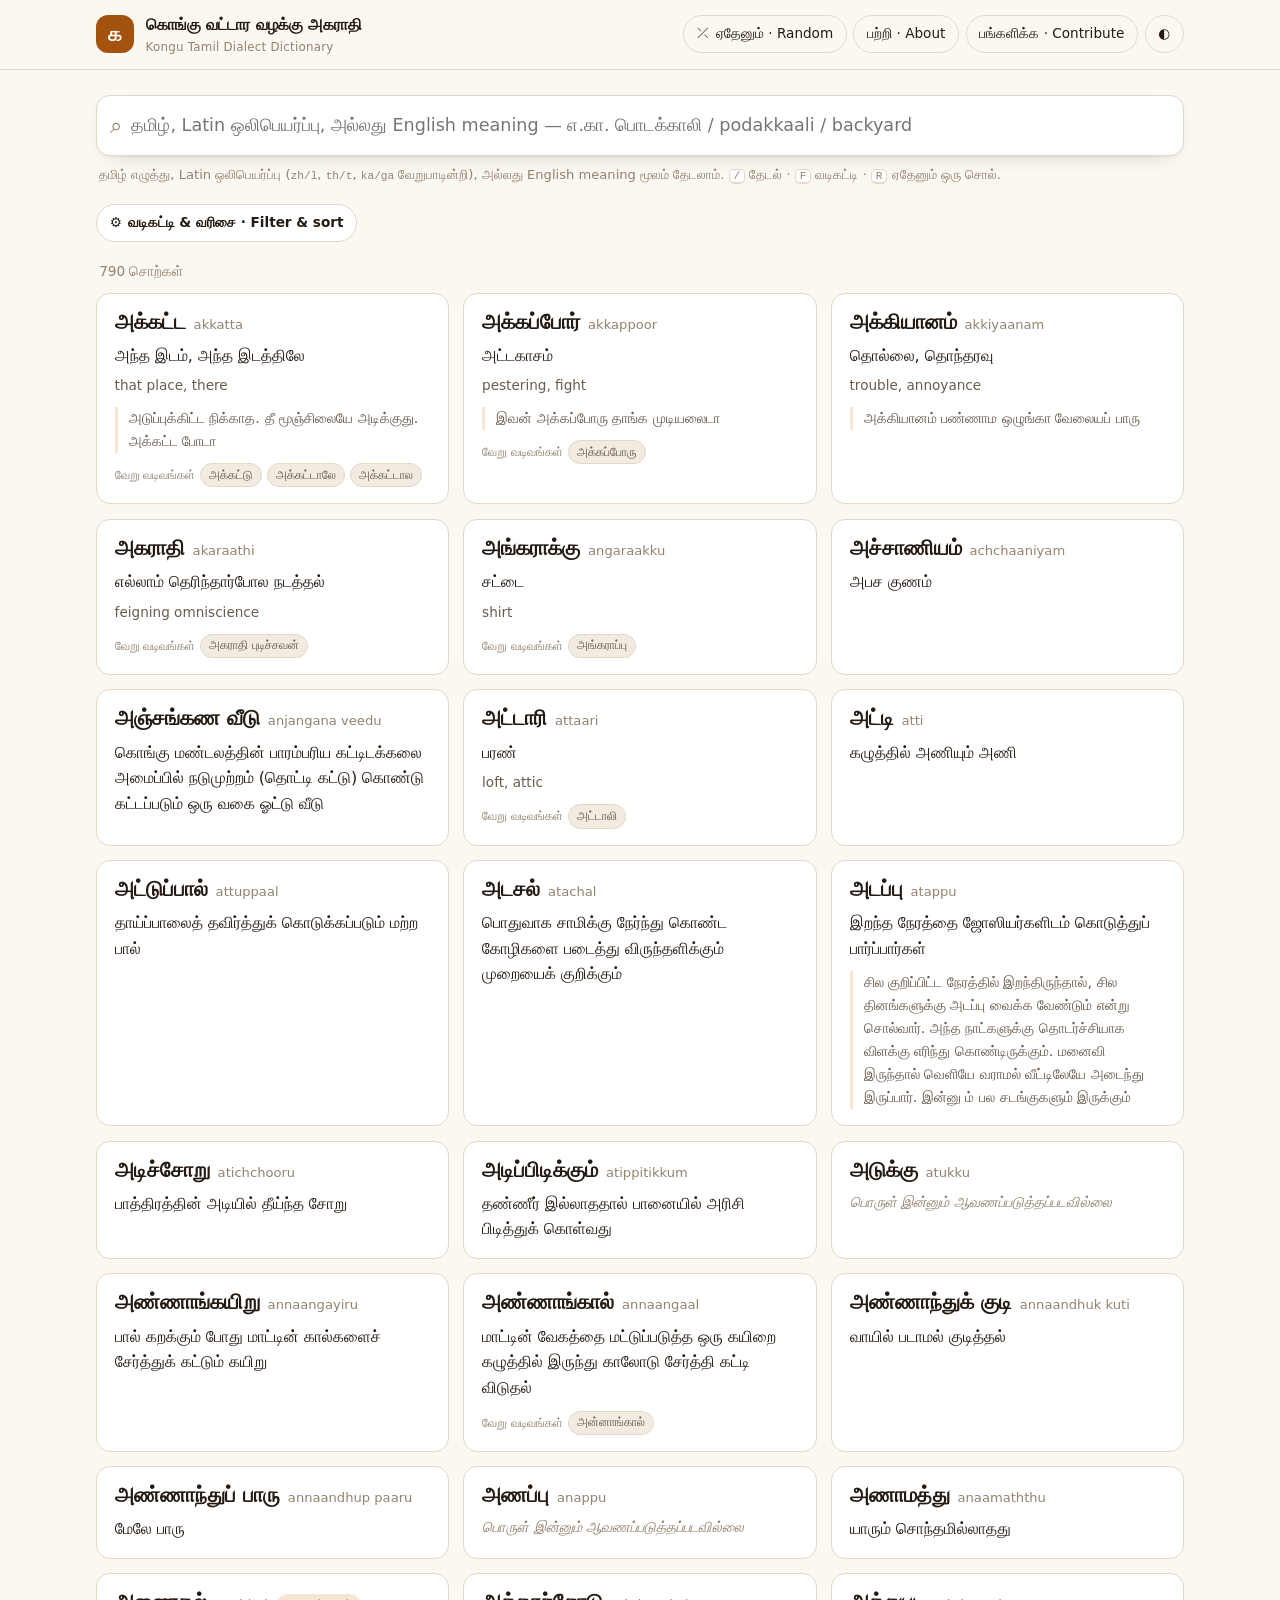
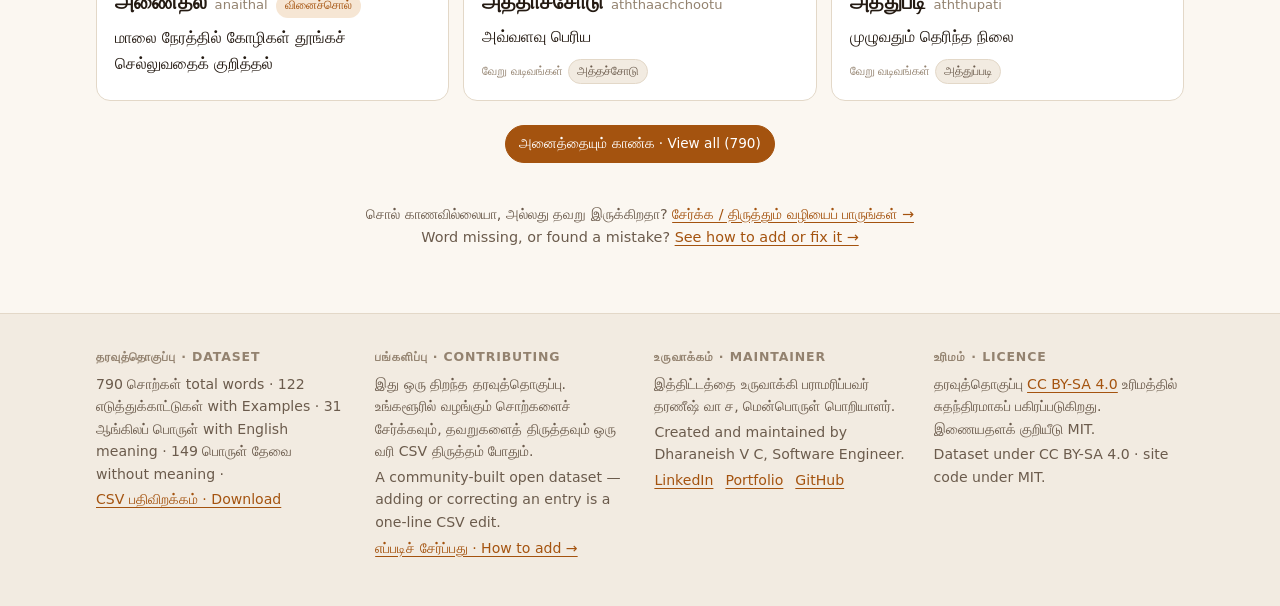
==== index.html @ 6edf0aa4 "feat: initial Kongu Tamil dictionary app and dataset" ====
<!DOCTYPE html>
<html lang="ta" data-theme="light">
<head>
<meta charset="utf-8">
<meta name="viewport" content="width=device-width, initial-scale=1, viewport-fit=cover">
<title>கொங்கு வட்டார வழக்கு அகராதி · Kongu Tamil Dialect Dictionary</title>
<meta name="description" content="கொங்கு வட்டார வழக்குச் சொற்களின் திறந்த அகராதி. தமிழிலும் இலத்தீன் எழுத்து ஒலிபெயர்ப்பிலும் தேடலாம். An open, community-built dictionary of the Kongu Tamil dialect — words, meanings, usage examples and Latin transliteration search.">
<meta name="theme-color" content="#7a3d12">

<meta property="og:type" content="website">
<meta property="og:url" content="https://dharaneishvc.github.io/Kongu-tamil-dictionary/">
<meta property="og:title" content="கொங்கு வட்டார வழக்கு அகராதி · Kongu Tamil Dialect Dictionary">
<meta property="og:description" content="An open, community-built dictionary of the Kongu Tamil dialect. Search in Tamil script, Latin transliteration, or English meaning.">
<meta property="og:site_name" content="Kongu Tamil Dialect Dictionary">
<meta name="twitter:card" content="summary">
<meta name="twitter:title" content="கொங்கு வட்டார வழக்கு அகராதி · Kongu Tamil Dialect Dictionary">
<meta name="twitter:description" content="An open, community-built dictionary of the Kongu Tamil dialect. Search in Tamil script, Latin transliteration, or English meaning.">
<link rel="canonical" href="https://dharaneishvc.github.io/Kongu-tamil-dictionary/">
<meta name="keywords" content="Kongu Tamil, Dictionary, Dialect, Tamil, கொங்கு தமிழ், அகராதி, Kongu region">
<script type="application/ld+json">
{
  "@context": "https://schema.org",
  "@type": "Dataset",
  "name": "Kongu Tamil Dialect Dictionary",
  "description": "An open, community-built dictionary of the Kongu Tamil dialect. Search in Tamil script, Latin transliteration, or English meaning.",
  "url": "https://dharaneishvc.github.io/Kongu-tamil-dictionary/",
  "creator": {
    "@type": "Person",
    "name": "Dharaneish V C",
    "url": "https://dharaneishvc.github.io/portfolio/"
  },
  "license": "https://creativecommons.org/licenses/by-sa/4.0/",
  "keywords": ["Kongu Tamil", "Dictionary", "Dialect", "Tamil", "கொங்கு தமிழ்", "அகராதி"]
}
</script>

<link rel="icon" href="data:image/svg+xml,%3Csvg xmlns='http://www.w3.org/2000/svg' viewBox='0 0 100 100'%3E%3Ctext y='.9em' font-size='90'%3E%E0%AE%95%3C/text%3E%3C/svg%3E">
<link rel="stylesheet" href="assets/styles.css?v=2">
</head>
<body>
<a class="skip-link" href="#results">உள்ளடக்கத்திற்குச் செல்</a>

<header class="masthead">
  <div class="shell masthead__inner">
    <div class="brand">
      <span class="brand__mark" aria-hidden="true">க</span>
      <span class="brand__text">
        <strong>கொங்கு வட்டார வழக்கு அகராதி</strong>
        <small>Kongu Tamil Dialect Dictionary</small>
      </span>
    </div>

    <div class="masthead__actions">
      <button type="button" class="btn btn--ghost" data-action="random" title="ஏதேனும் ஒரு சொல் · Random word (R)">
        <span aria-hidden="true">⤫</span> ஏதேனும் · Random
      </button>
      <a class="btn btn--ghost" href="about.html">பற்றி · About</a>
      <a class="btn btn--ghost" href="contribute.html">பங்களிக்க · Contribute</a>
      <button type="button" class="btn btn--ghost" data-action="theme" aria-label="நிறத்தை மாற்று · Toggle colour theme">
        <span aria-hidden="true">◐</span>
      </button>
    </div>
  </div>
</header>

<main class="shell">
  <h1 class="visually-hidden">கொங்கு வட்டார வழக்கு அகராதி · Kongu Tamil Dialect Dictionary</h1>
  <section class="search" aria-label="தேடல்">
    <div class="search__field">
      <div class="search__box">
        <span class="search__icon" aria-hidden="true">⌕</span>
        <input
          id="q"
          type="search"
          class="search__input"
          placeholder="தமிழ், Latin ஒலிபெயர்ப்பு, அல்லது English meaning — எ.கா. பொடக்காலி / podakkaali / backyard"
          autocomplete="off" autocapitalize="off" spellcheck="false"
          role="combobox" aria-expanded="false" aria-autocomplete="list"
          aria-controls="suggestions" aria-describedby="search-hint">
        <button type="button" class="search__clear" data-action="clear" aria-label="தேடலை அழி" hidden>✕</button>
      </div>
      <ul id="suggestions" class="suggest" role="listbox" aria-label="பரிந்துரைகள்" hidden></ul>
    </div>
    <p id="search-hint" class="search__hint">
      தமிழ் எழுத்து, Latin ஒலிபெயர்ப்பு (<code>zh/l</code>, <code>th/t</code>, <code>ka/ga</code> வேறுபாடின்றி), அல்லது English meaning மூலம் தேடலாம்.
      <kbd>/</kbd> தேடல் · <kbd>F</kbd> வடிகட்டி · <kbd>R</kbd> ஏதேனும் ஒரு சொல்.
    </p>
  </section>

  <section class="controls">
    <button type="button" class="btn btn--filter" data-action="filters"
            aria-haspopup="dialog" aria-controls="filters">
      <span aria-hidden="true">⚙</span> வடிகட்டி &amp; வரிசை · Filter &amp; sort
      <span class="btn__badge" id="filter-count" hidden></span>
    </button>
    <div class="active-filters" id="active-filters" aria-label="செயலில் உள்ள வடிகட்டிகள்"></div>
  </section>

  <p class="status" id="status" role="status" aria-live="polite"></p>

  <section id="results" class="results" tabindex="-1" aria-label="முடிவுகள்"></section>

  <div id="sentinel" class="sentinel" aria-hidden="true"></div>

  <p class="results__actions">
    <button type="button" class="btn btn--primary" data-action="view-all" hidden>
      அனைத்தையும் காண்க · View all
    </button>
  </p>

  <p class="results__more">
    சொல் காணவில்லையா, அல்லது தவறு இருக்கிறதா? <a href="contribute.html">சேர்க்க / திருத்தும் வழியைப் பாருங்கள் →</a><br>
    <span class="muted">Word missing, or found a mistake? <a href="contribute.html">See how to add or fix it →</a></span>
  </p>
</main>

<footer class="footer">
  <div class="shell footer__inner">
    <div>
      <h2>தரவுத்தொகுப்பு · Dataset</h2>
      <p id="dataset-meta" class="muted"></p>
      <p>
        <a href="data/entries.csv" download>CSV பதிவிறக்கம் · Download</a>
      </p>
    </div>
    <div>
      <h2>பங்களிப்பு · Contributing</h2>
      <p class="muted">
        இது ஒரு திறந்த தரவுத்தொகுப்பு. உங்களூரில் வழங்கும் சொற்களைச்
        சேர்க்கவும், தவறுகளைத் திருத்தவும் ஒரு வரி CSV திருத்தம் போதும்.
      </p>
      <p class="muted">
        A community-built open dataset — adding or correcting an entry is a one-line CSV edit.
      </p>
      <p><a href="contribute.html">எப்படிச் சேர்ப்பது · How to add →</a></p>
    </div>
    <div>
      <h2>உருவாக்கம் · Maintainer</h2>
      <p class="muted">இத்திட்டத்தை உருவாக்கி பராமரிப்பவர் தரணீஷ் வா ச, மென்பொருள் பொறியாளர்.</p>
      <p class="muted">Created and maintained by Dharaneish V C, Software Engineer.</p>
      <p class="footer__links">
        <a href="https://linkedin.com/in/dharaneishvc" rel="me noopener">LinkedIn</a>
        <a href="https://dharaneishvc.github.io/portfolio/" rel="me noopener">Portfolio</a>
        <a href="https://github.com/dharaneishvc" rel="me noopener">GitHub</a>
      </p>
    </div>
    <div>
      <h2>உரிமம் · Licence</h2>
      <p class="muted">
        தரவுத்தொகுப்பு
        <a href="https://creativecommons.org/licenses/by-sa/4.0/" rel="license noopener">CC BY-SA 4.0</a>
        உரிமத்தில் சுதந்திரமாகப் பகிரப்படுகிறது. இணையதளக் குறியீடு MIT.
      </p>
      <p class="muted">Dataset under CC BY-SA 4.0 · site code under MIT.</p>
    </div>
  </div>
</footer>

<dialog id="detail" class="detail" aria-label="சொல் விவரம்"></dialog>

<dialog id="filters" class="drawer" aria-label="வடிகட்டி மற்றும் வரிசை">
  <form method="dialog" class="drawer__head">
    <h2>வடிகட்டி &amp; வரிசை <span class="muted">· Filter &amp; sort</span></h2>
    <button class="drawer__close" value="close" aria-label="மூடு · Close">✕</button>
  </form>

  <div class="drawer__body">
    <section class="drawer__group">
      <h3>பிரிவு · Category</h3>
      <div class="chips chips--stack" id="categories" role="group" aria-label="பிரிவுகள்"></div>
    </section>

    <section class="drawer__group">
      <h3>கூடுதல் வடிகட்டிகள் · More filters</h3>
      <div class="toggles">
        <label class="toggle"><input type="checkbox" data-filter="examples"> எடுத்துக்காட்டு உள்ளவை</label>
        <label class="toggle"><input type="checkbox" data-filter="english"> ஆங்கிலப் பொருள் உள்ளவை</label>
        <label class="toggle"><input type="checkbox" data-filter="images"> படம் உள்ளவை</label>
        <label class="toggle"><input type="checkbox" data-filter="undocumented"> பொருள் தேவை</label>
      </div>
    </section>

    <section class="drawer__group">
      <h3>வரிசை · Sort</h3>
      <label class="select">
        <select id="sort">
          <option value="relevance">பொருத்தம் · Relevance</option>
          <option value="alpha">அகர வரிசை · A–Z</option>
          <option value="richest">விவரம் நிறைந்தவை · Richest</option>
        </select>
      </label>
    </section>
  </div>

  <footer class="drawer__foot">
    <button type="button" class="btn" data-action="reset">அனைத்தையும் நீக்கு · Reset all</button>
    <button type="button" class="btn btn--primary" data-action="close-filters">முடிந்தது · Done</button>
  </footer>
</dialog>

<template id="tpl-empty">
  <div class="empty">
    <p class="empty__title">முடிவுகள் இல்லை</p>
    <p class="muted">எழுத்துப்பிழை இருக்கலாம் — வேறு வடிவத்தில் முயற்சிக்கவும், அல்லது வடிகட்டிகளை நீக்கவும்.</p>
    <button type="button" class="btn" data-action="reset">வடிகட்டிகளை நீக்கு</button>
  </div>
</template>

<script type="module" src="assets/main.js?v=2"></script>
<script>
  // Modules and fetch() are both blocked on file:// — say so instead of showing a blank page.
  if (location.protocol === 'file:') {
    document.getElementById('results').innerHTML =
      '<div class="empty">' +
      '<p class="empty__title">ஒரு சிறிய சேவையகம் தேவை</p>' +
      '<p class="muted">உலாவிகள் <code>file://</code> முகவரியில் தரவுக் கோப்பைப் படிக்க அனுமதிப்பதில்லை. ' +
      'இந்தக் கோப்புறையில் கீழ்க்கண்ட கட்டளையை இயக்கி <code>http://localhost:8000</code> திறக்கவும்:</p>' +
      '<pre class="guide__code"><code>python -m http.server 8000</code></pre>' +
      '<p class="muted">இணையத்தில் ஏற்றியபின் (GitHub Pages போன்றவை) இது தானாகவே வேலை செய்யும்.</p>' +
      '</div>';
    document.getElementById('status').textContent = '';
  }
</script>
<noscript><p class="shell">இந்த அகராதியைப் பயன்படுத்த JavaScript தேவை. தரவை <a href="data/entries.csv">CSV</a> ஆகவும் பதிவிறக்கலாம்.</p></noscript>
</body>
</html>
---- assets/styles.css ----
/* Kongu Tamil Dictionary — design tokens + components. No external deps. */

:root {
  color-scheme: light;
  --bg: #fbf7f1;
  --bg-elevated: #ffffff;
  --bg-sunken: #f2ebe1;
  --ink: #241a12;
  --ink-soft: #6b5b4c;
  --ink-faint: #93826f;
  --line: #e3d8c8;
  --accent: #a4530f;
  --accent-soft: #f6e6d4;
  --accent-ink: #ffffff;
  --mark: #ffe08a;
  --shadow: 0 1px 2px rgba(36, 26, 18, .06), 0 8px 24px -16px rgba(36, 26, 18, .35);
  --radius: 14px;
  --radius-sm: 9px;
  --shell: 68rem;
  --tamil: "Noto Sans Tamil", "Nirmala UI", "Latha", "Tamil Sangam MN", system-ui, sans-serif;
  --latin: ui-sans-serif, system-ui, "Segoe UI", Roboto, Helvetica, Arial, sans-serif;
  --mono: ui-monospace, SFMono-Regular, "Cascadia Code", Consolas, monospace;
}

[data-theme="dark"] {
  color-scheme: dark;
  --bg: #16120e;
  --bg-elevated: #201a15;
  --bg-sunken: #120e0b;
  --ink: #f4ece2;
  --ink-soft: #c3b3a2;
  --ink-faint: #93826f;
  --line: #362c23;
  --accent: #e79a52;
  --accent-soft: #35251a;
  --accent-ink: #1a120b;
  --mark: #7a5b12;
  --shadow: 0 1px 2px rgba(0, 0, 0, .4), 0 12px 32px -20px rgba(0, 0, 0, .9);
}

* { box-sizing: border-box; }

[hidden] { display: none !important; }

html { -webkit-text-size-adjust: 100%; }

body {
  margin: 0;
  background: var(--bg);
  color: var(--ink);
  font-family: var(--tamil);
  font-size: 16px;
  line-height: 1.6;
  text-rendering: optimizeLegibility;
}

h1, h2, h3, h4 { line-height: 1.25; margin: 0; }
a { color: var(--accent); text-underline-offset: 3px; }
mark { background: var(--mark); color: inherit; border-radius: 3px; padding: 0 .1em; }
code, kbd, .detail__id { font-family: var(--mono); font-size: .85em; }
kbd {
  border: 1px solid var(--line); border-bottom-width: 2px;
  border-radius: 5px; padding: 0 .35em; background: var(--bg-elevated);
}
.muted { color: var(--ink-soft); }
.shell { width: min(var(--shell), 100% - 2.5rem); margin-inline: auto; }

.skip-link {
  position: absolute; left: -999px;
  background: var(--accent); color: var(--accent-ink);
  padding: .6rem 1rem; border-radius: 0 0 var(--radius-sm) 0; z-index: 20;
}
.skip-link:focus { left: 0; top: 0; }

.visually-hidden {
  position: absolute;
  width: 1px;
  height: 1px;
  padding: 0;
  margin: -1px;
  overflow: hidden;
  clip: rect(0, 0, 0, 0);
  white-space: nowrap;
  border: 0;
}

:where(button, input, select, a):focus-visible {
  outline: 2px solid var(--accent);
  outline-offset: 2px;
}

/* ------------------------------------------------------------- masthead */

.masthead {
  position: sticky; top: 0; z-index: 10;
  background: color-mix(in srgb, var(--bg) 88%, transparent);
  backdrop-filter: blur(12px);
  border-bottom: 1px solid var(--line);
}
.masthead__inner {
  display: flex; align-items: center; justify-content: space-between;
  gap: 1rem; padding-block: .75rem;
}
.brand { display: flex; align-items: center; gap: .7rem; min-width: 0; text-decoration: none; color: inherit; }
.brand__mark {
  display: grid; place-items: center;
  width: 2.4rem; height: 2.4rem; flex: none;
  background: var(--accent); color: var(--accent-ink);
  border-radius: 12px; font-size: 1.25rem; font-weight: 700;
}
.brand__text { display: flex; flex-direction: column; min-width: 0; }
.brand__text strong {
  font-size: 1rem;
  white-space: nowrap; overflow: hidden; text-overflow: ellipsis;
}
.brand__text small { color: var(--ink-faint); font-family: var(--latin); font-size: .74rem; letter-spacing: .02em; }
.masthead__actions { display: flex; gap: .4rem; flex: none; }

.btn {
  font: inherit; font-size: .85rem;
  display: inline-flex; align-items: center; gap: .35rem;
  padding: .45rem .8rem; border-radius: 999px;
  border: 1px solid var(--line); background: var(--bg-elevated); color: var(--ink);
  cursor: pointer; text-decoration: none;
  transition: background .15s, border-color .15s, transform .1s;
}
.btn:hover { border-color: var(--accent); background: var(--accent-soft); }
.btn:active { transform: translateY(1px); }
.btn--ghost { background: transparent; }

/* --------------------------------------------------------------- search */

.search { margin-top: 1.6rem; }
.search__field { position: relative; }
.search__box {
  display: flex; align-items: center; gap: .6rem;
  background: var(--bg-elevated);
  border: 1px solid var(--line); border-radius: var(--radius);
  padding: .3rem .8rem; box-shadow: var(--shadow);
  transition: border-color .15s, box-shadow .15s;
}
.search__box:focus-within { border-color: var(--accent); }
.search__icon { color: var(--ink-faint); font-size: 1.35rem; line-height: 1; }
.search__input {
  flex: 1; min-width: 0; font: inherit; font-size: 1.1rem;
  padding: .65rem 0; border: 0; background: none; color: inherit;
}
.search__input::-webkit-search-cancel-button { display: none; }
.search__input:focus { outline: none; }
.search__clear {
  font: inherit; border: 0; background: none; cursor: pointer;
  color: var(--ink-faint); padding: .3rem .4rem; border-radius: 50%;
}
.search__clear:hover { color: var(--ink); }
.search__hint { margin: .55rem .2rem 0; font-size: .82rem; color: var(--ink-faint); }

/* ---------------------------------------------------------- suggestions */

.suggest {
  position: absolute; inset-inline: 0; top: calc(100% + .4rem); z-index: 12;
  margin: 0; padding: .3rem; list-style: none;
  max-height: min(24rem, 60vh); overflow-y: auto;
  background: var(--bg-elevated);
  border: 1px solid var(--line); border-radius: var(--radius);
  box-shadow: var(--shadow);
}
.suggest[hidden] { display: none; }
.suggest__item {
  display: grid; align-items: baseline; gap: .1rem .6rem; cursor: pointer;
  grid-template-columns: auto 1fr; padding: .5rem .7rem;
  border-radius: var(--radius-sm);
}
.suggest__item--on { background: var(--accent-soft); }
.suggest__word { font-size: 1.05rem; font-weight: 600; }
.suggest__latin { font-family: var(--latin); font-size: .78rem; color: var(--ink-faint); }
.suggest__hint {
  grid-column: 1 / -1; font-size: .85rem; color: var(--ink-soft);
  overflow: hidden; text-overflow: ellipsis; white-space: nowrap;
}

/* ------------------------------------------------------------- controls */

.controls {
  margin-top: 1.1rem;
  display: flex; flex-wrap: wrap; align-items: center; gap: .5rem;
}
.btn--filter { font-weight: 600; }
.btn__badge {
  display: inline-grid; place-items: center;
  min-width: 1.25rem; height: 1.25rem; padding: 0 .3rem;
  border-radius: 999px; background: var(--accent); color: var(--accent-ink);
  font-family: var(--latin); font-size: .72rem; line-height: 1;
}
.btn--primary {
  background: var(--accent); border-color: var(--accent); color: var(--accent-ink);
}
.btn--primary:hover { background: var(--accent); filter: brightness(1.08); }

.active-filters { display: flex; flex-wrap: wrap; gap: .35rem; }
.active-filter {
  font: inherit; font-size: .78rem; cursor: pointer;
  display: inline-flex; align-items: center; gap: .4rem;
  padding: .3rem .6rem; border-radius: 999px;
  border: 1px solid var(--accent); background: var(--accent-soft); color: var(--accent);
}
.active-filter:hover { background: var(--accent); color: var(--accent-ink); }

.chips { display: flex; gap: .4rem; flex-wrap: wrap; }
.chip {
  font: inherit; font-size: .82rem; cursor: pointer;
  display: inline-flex; align-items: center; gap: .4rem;
  padding: .35rem .75rem; border-radius: 999px;
  border: 1px solid var(--line); background: var(--bg-elevated); color: var(--ink-soft);
  text-align: start;
}
.chip:hover { border-color: var(--accent); color: var(--ink); }
.chip--on { background: var(--accent); border-color: var(--accent); color: var(--accent-ink); }
.chip__count { font-size: .72rem; opacity: .7; font-family: var(--latin); }
.chips--stack { flex-direction: column; align-items: stretch; }
.chips--stack .chip { justify-content: space-between; }

.toggles { display: grid; gap: .6rem; }
.toggle, .select { font-size: .88rem; color: var(--ink-soft); display: inline-flex; align-items: center; gap: .5rem; }
.toggle { cursor: pointer; }
.toggle input { accent-color: var(--accent); width: 1.05rem; height: 1.05rem; }
.select select {
  font: inherit; font-size: .88rem; padding: .45rem .6rem; width: 100%;
  border-radius: var(--radius-sm); border: 1px solid var(--line);
  background: var(--bg-elevated); color: var(--ink);
}

/* --------------------------------------------------------------- drawer */

.drawer {
  position: fixed; inset-block: 0; inset-inline-end: 0; margin: 0;
  height: auto; max-height: 100%; width: min(23rem, 100vw); padding: 0;
  border: 0; border-inline-start: 1px solid var(--line);
  background: var(--bg-elevated); color: var(--ink);
}
/* the layout must not leak to the closed state, or the UA `display:none` is lost */
.drawer[open] { display: flex; flex-direction: column; animation: slide-in .2s ease; }
@keyframes slide-in { from { transform: translateX(100%); } }
.drawer::backdrop { background: rgba(20, 14, 9, .5); backdrop-filter: blur(2px); }
.drawer__head {
  display: flex; align-items: center; justify-content: space-between;
  gap: 1rem; margin: 0; padding: 1.1rem 1.2rem;
  border-bottom: 1px solid var(--line);
}
.drawer__head h2 { font-size: 1.05rem; }
.drawer__close {
  font: inherit; cursor: pointer; border: 0; border-radius: 50%;
  width: 2rem; height: 2rem; background: var(--bg-sunken); color: var(--ink-soft);
}
.drawer__close:hover { background: var(--accent); color: var(--accent-ink); }
.drawer__body { flex: 1; overflow-y: auto; padding: 1.2rem; display: grid; gap: 1.8rem; }
.drawer__group h3 {
  font-size: .74rem; text-transform: uppercase; letter-spacing: .07em;
  color: var(--ink-faint); margin-bottom: .7rem;
}
.drawer__foot {
  display: flex; gap: .6rem; justify-content: space-between;
  padding: .9rem 1.2rem; border-top: 1px solid var(--line); background: var(--bg-sunken);
}

.status { margin: 1.2rem .2rem .6rem; font-size: .85rem; color: var(--ink-faint); min-height: 1.2em; }

/* -------------------------------------------------------------- results */

.results {
  display: grid; gap: .9rem;
  grid-template-columns: repeat(auto-fill, minmax(min(100%, 20rem), 1fr));
}
.results:focus { outline: none; }

.card {
  position: relative;
  background: var(--bg-elevated);
  border: 1px solid var(--line); border-radius: var(--radius);
  padding: 1rem 1.1rem; cursor: pointer;
  display: flex; flex-direction: column; gap: .45rem;
  transition: border-color .15s, box-shadow .15s, transform .12s;
}
.card:hover, .card:focus-visible { border-color: var(--accent); box-shadow: var(--shadow); transform: translateY(-2px); }
.card--skeleton { min-height: 8.5rem; cursor: default; background: var(--bg-sunken); animation: pulse 1.4s ease-in-out infinite; }
@keyframes pulse { 50% { opacity: .55; } }

.card__thumb {
  width: 100%; height: 8rem; object-fit: cover;
  border-radius: var(--radius-sm); background: var(--bg-sunken);
}
.card__head { display: flex; align-items: baseline; flex-wrap: wrap; gap: .5rem; }
.card__word { font-size: 1.3rem; font-weight: 700; letter-spacing: 0; }
.card__latin { font-family: var(--latin); font-size: .82rem; color: var(--ink-faint); }
.card__meaning { margin: 0; }
.card__meaning--missing { color: var(--ink-faint); font-style: italic; font-size: .9rem; }
.card__english { margin: 0; font-family: var(--latin); font-size: .85rem; color: var(--ink-soft); }
.card__example {
  margin: .15rem 0 0; padding-left: .7rem;
  border-left: 3px solid var(--accent-soft);
  font-size: .9rem; color: var(--ink-soft);
}
.card__variants { margin: .2rem 0 0; display: flex; flex-wrap: wrap; gap: .3rem; align-items: center; }
.label { font-size: .72rem; color: var(--ink-faint); }
.pill, .tag {
  font-size: .74rem; padding: .1rem .5rem; border-radius: 999px;
  background: var(--bg-sunken); color: var(--ink-soft); border: 1px solid var(--line);
}
.tag--type { background: var(--accent-soft); border-color: transparent; color: var(--accent); }

.empty { grid-column: 1 / -1; text-align: center; padding: 3rem 1rem; display: grid; gap: .6rem; justify-items: center; }
.empty__title { font-size: 1.15rem; font-weight: 600; margin: 0; }

.sentinel { height: 1px; }

/* --------------------------------------------------------------- detail */

.detail {
  width: min(38rem, calc(100% - 2rem));
  border: 1px solid var(--line); border-radius: var(--radius);
  background: var(--bg-elevated); color: var(--ink);
  padding: 0; box-shadow: var(--shadow);
}
.detail::backdrop { background: rgba(20, 14, 9, .55); backdrop-filter: blur(3px); }
.detail__close-form { position: absolute; top: .6rem; inset-inline-end: .6rem; margin: 0; }
.detail__close {
  font: inherit; cursor: pointer; border: 0; border-radius: 50%;
  width: 2rem; height: 2rem; background: var(--bg-sunken); color: var(--ink-soft);
}
.detail__close:hover { background: var(--accent); color: var(--accent-ink); }
.detail__body { padding: 1.4rem 1.5rem 1.2rem; }
.detail__word { font-size: 1.9rem; }
.detail__latin { margin: .15rem 0 .5rem; font-family: var(--latin); color: var(--ink-faint); font-size: .9rem; }
.detail__tags { display: flex; flex-wrap: wrap; gap: .35rem; margin: 0; }
.detail__image { width: 100%; border-radius: var(--radius-sm); margin-top: 1rem; }
.detail__section { margin-top: 1.1rem; }
.detail__section h4 { font-size: .78rem; text-transform: uppercase; letter-spacing: .07em; color: var(--ink-faint); }
.detail__list { margin: .35rem 0 0; padding-inline-start: 1.2rem; display: grid; gap: .3rem; }
.detail__foot {
  margin-top: 1.4rem; padding-top: 1rem; border-top: 1px solid var(--line);
  display: flex; align-items: center; justify-content: space-between; gap: 1rem;
}
.detail__id { color: var(--ink-faint); }

/* ----------------------------------------------------- contribute page */

.results__actions { margin: 1.5rem 0 0; text-align: center; }
.results__more { margin: 2.5rem 0 0; text-align: center; font-size: .9rem; color: var(--ink-soft); }

.page { padding-block: 2.5rem 4rem; }
.page__head { width: 100%; }
.page__head h1 { font-size: 2rem; }
.page__lede { margin: .9rem 0 0; }

.toc {
  display: flex; flex-wrap: wrap; gap: .4rem;
  margin: 2rem 0 2.5rem; padding: .9rem;
  background: var(--bg-sunken); border: 1px solid var(--line); border-radius: var(--radius);
}
.toc a {
  font-size: .82rem; text-decoration: none; color: var(--ink-soft);
  padding: .3rem .7rem; border-radius: 999px; border: 1px solid transparent;
}
.toc a:hover { background: var(--bg-elevated); border-color: var(--line); color: var(--ink); }

.page__body { width: 100%; }
.page__body section { margin-bottom: 3rem; scroll-margin-top: 5rem; }
.page__body h2 {
  font-size: 1.2rem; padding-bottom: .5rem; margin-bottom: .9rem;
  border-bottom: 1px solid var(--line);
}
.page__body p { margin: .7rem 0; }
.page__body :where(ul, ol) { margin: .7rem 0; padding-inline-start: 1.4rem; display: grid; gap: .5rem; }
.steps li::marker { color: var(--accent); font-weight: 700; }
.rules li, .checklist li { padding-left: .2rem; }
.checklist { list-style: none; padding-inline-start: 0; }
.checklist li::before { content: "☐"; color: var(--accent); margin-inline-end: .6rem; }

.code, .guide__code {
  margin: 1rem 0; padding: .9rem 1.1rem; overflow-x: auto;
  background: var(--bg-sunken); border: 1px solid var(--line);
  border-radius: var(--radius-sm); font-size: .82rem; line-height: 1.8;
  text-align: start;
}

.callout {
  margin: 1.2rem 0; padding: .9rem 1.1rem;
  background: var(--accent-soft); border-radius: var(--radius-sm);
  border-inline-start: 3px solid var(--accent);
}
.callout--warn { background: var(--bg-sunken); border-inline-start-color: var(--ink-faint); }

.table-wrap { overflow-x: auto; margin: 1rem 0; }
.table { border-collapse: collapse; width: 100%; font-size: .87rem; }
.table :where(th, td) {
  text-align: start; padding: .5rem .7rem;
  border-bottom: 1px solid var(--line); vertical-align: top;
}
.table th { color: var(--ink-faint); font-size: .74rem; text-transform: uppercase; letter-spacing: .05em; }
.table code { white-space: nowrap; }
.table .req { color: var(--accent); }

.page__back { margin-top: 3rem; padding-top: 1.5rem; border-top: 1px solid var(--line); }

/* --------------------------------------------------------------- footer */

.footer { margin-top: 4rem; border-top: 1px solid var(--line); background: var(--bg-sunken); }
.footer__inner {
  display: grid; gap: 1.8rem; padding-block: 2.2rem 2.8rem;
  grid-template-columns: repeat(auto-fit, minmax(15rem, 1fr));
}
.footer h2 { font-size: .78rem; text-transform: uppercase; letter-spacing: .07em; color: var(--ink-faint); margin-bottom: .5rem; }
.footer p { margin: .2rem 0; font-size: .88rem; }
.footer__links { display: flex; flex-wrap: wrap; gap: .35rem .75rem; }

@media (prefers-reduced-motion: reduce) {
  *, *::before, *::after { animation-duration: .001ms !important; transition-duration: .001ms !important; }
}

@media (max-width: 40rem) {
  .masthead__inner { flex-wrap: wrap; align-items: flex-start; }
  .brand { width: 100%; }
  .brand__text small { display: none; }
  .masthead__actions {
    flex: 1 1 100%;
    max-width: 100%;
    overflow-x: auto;
    padding-bottom: .1rem;
    scrollbar-width: none;
  }
  .masthead__actions::-webkit-scrollbar { display: none; }
  .detail__body { padding: 1.2rem 1.1rem; }
  .masthead__actions .btn { padding: .45rem .6rem; }
}
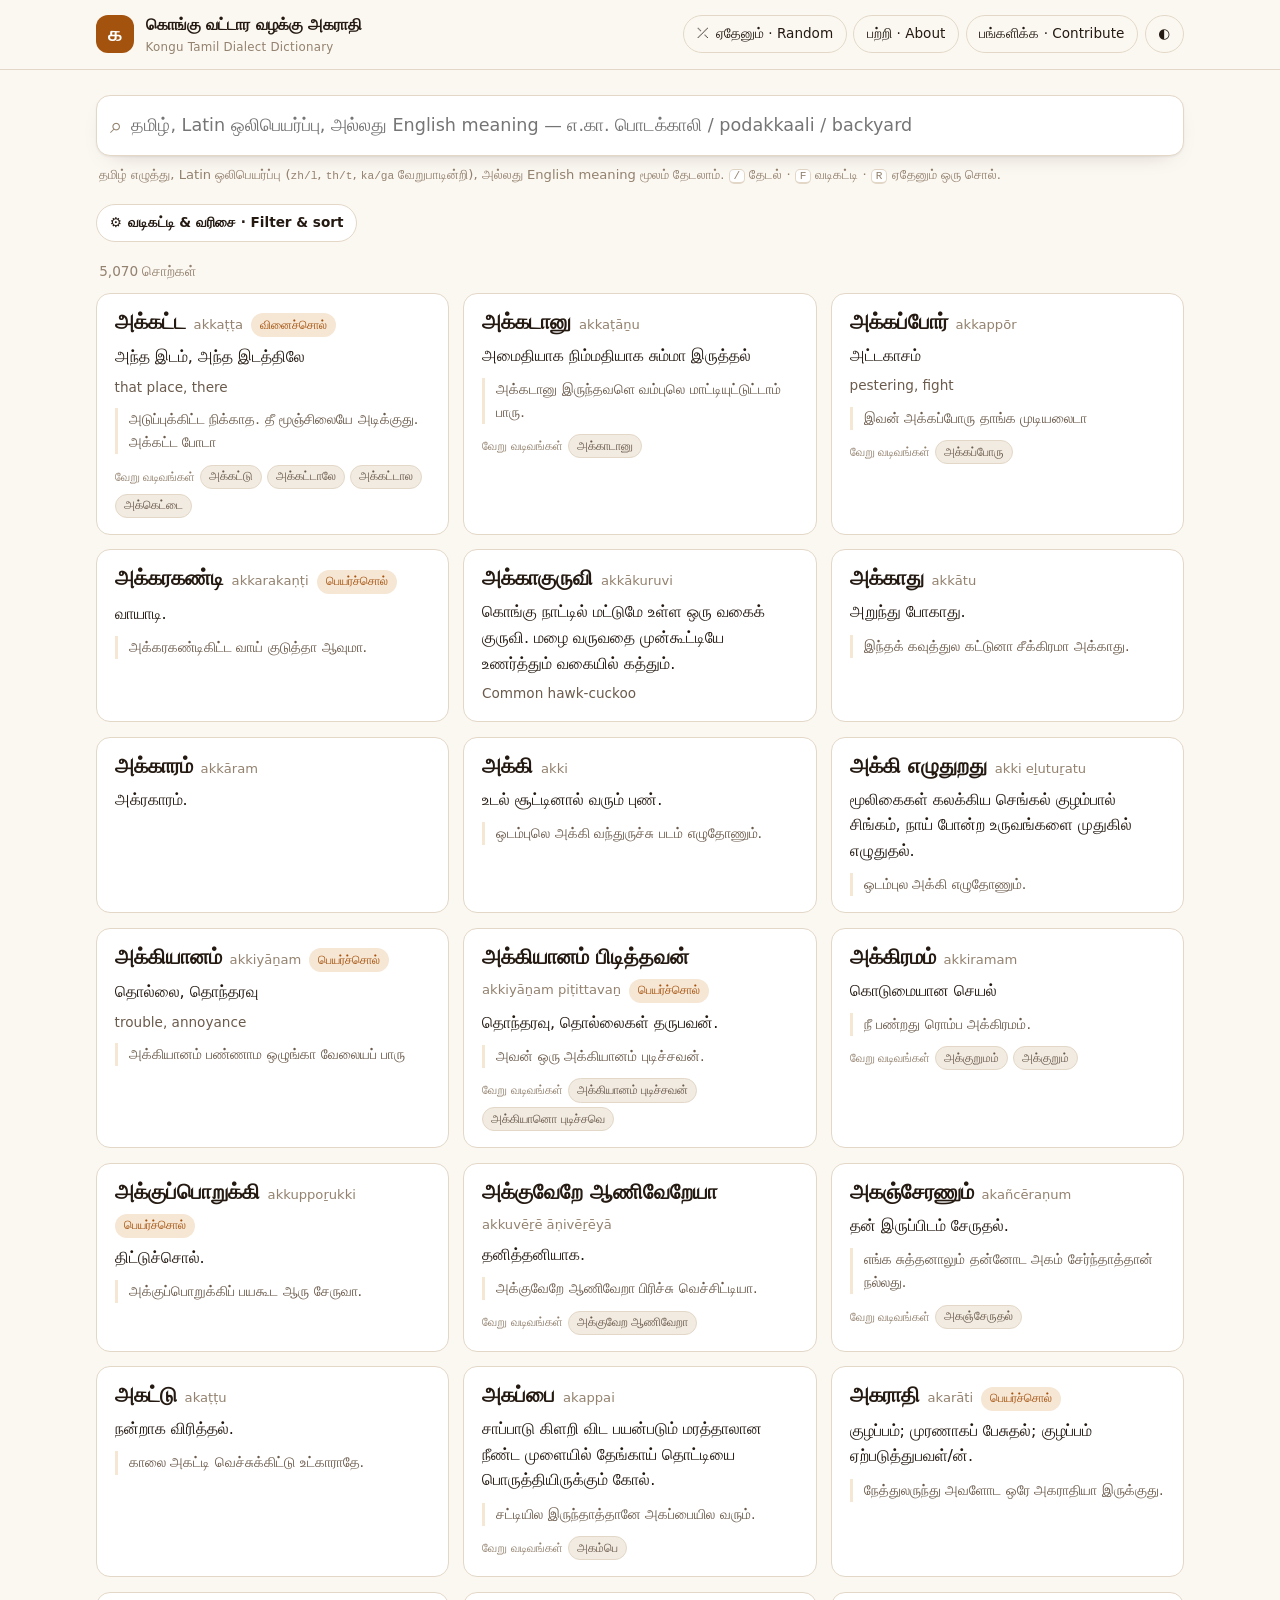
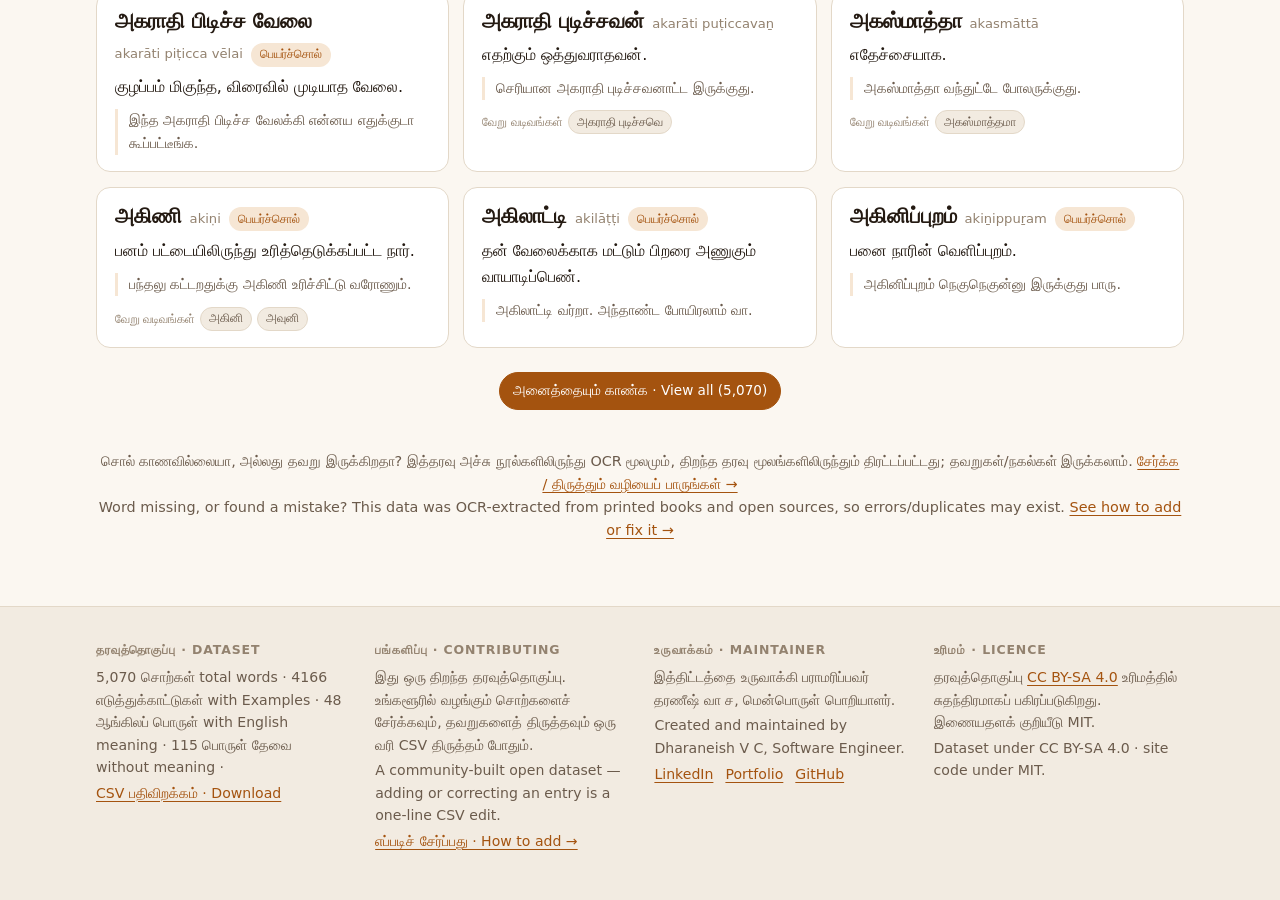
==== commit 0ae89f8a: "merged data & enhanced UI" ====
--- a/index.html
+++ b/index.html
@@ -109,8 +109,8 @@
   </p>
 
   <p class="results__more">
-    சொல் காணவில்லையா, அல்லது தவறு இருக்கிறதா? <a href="contribute.html">சேர்க்க / திருத்தும் வழியைப் பாருங்கள் →</a><br>
-    <span class="muted">Word missing, or found a mistake? <a href="contribute.html">See how to add or fix it →</a></span>
+    சொல் காணவில்லையா, அல்லது தவறு இருக்கிறதா? இத்தரவு அச்சு நூல்களிலிருந்து OCR மூலமும், திறந்த தரவு மூலங்களிலிருந்தும் திரட்டப்பட்டது; தவறுகள்/நகல்கள் இருக்கலாம். <a href="contribute.html">சேர்க்க / திருத்தும் வழியைப் பாருங்கள் →</a><br>
+    <span class="muted">Word missing, or found a mistake? This data was OCR-extracted from printed books and open sources, so errors/duplicates may exist. <a href="contribute.html">See how to add or fix it →</a></span>
   </p>
 </main>
 
@@ -206,7 +206,7 @@
   </div>
 </template>
 
-<script type="module" src="assets/main.js?v=2"></script>
+<script type="module" src="assets/main.js?v=3"></script>
 <script>
   // Modules and fetch() are both blocked on file:// — say so instead of showing a blank page.
   if (location.protocol === 'file:') {
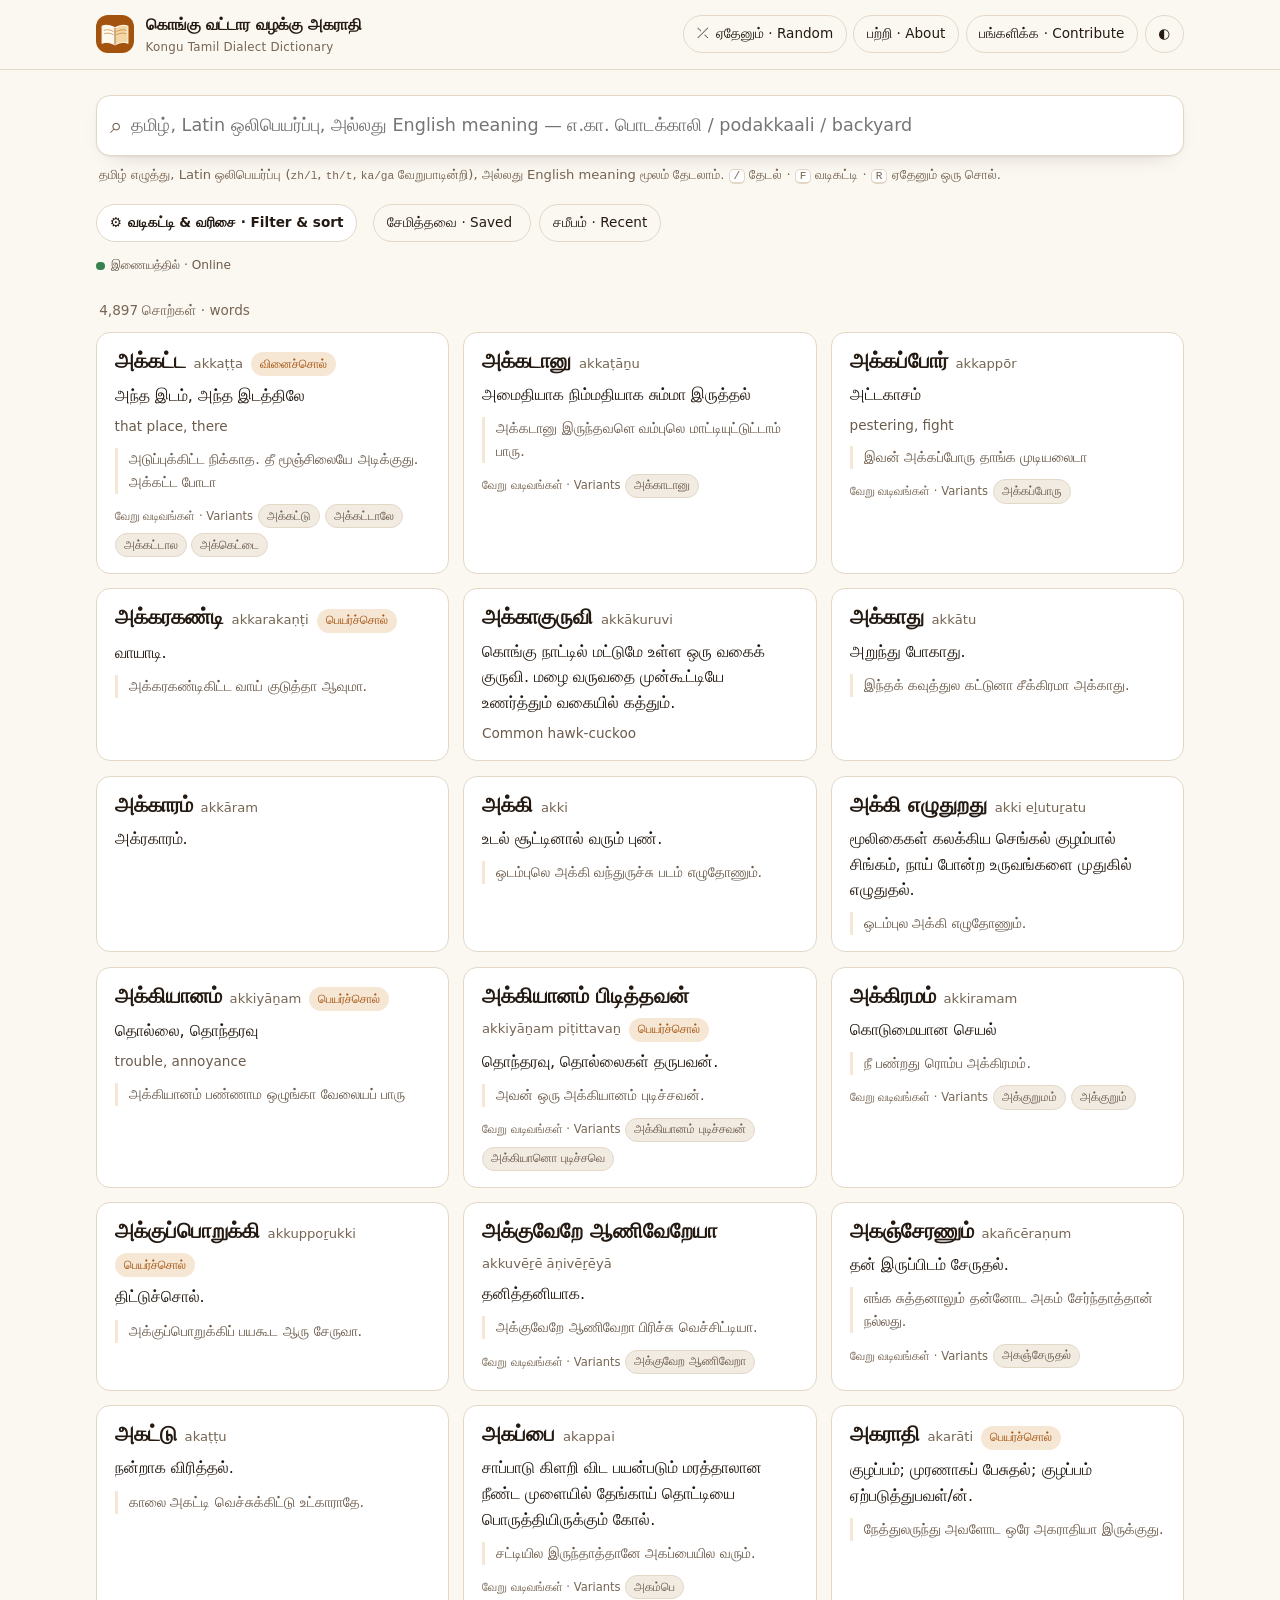
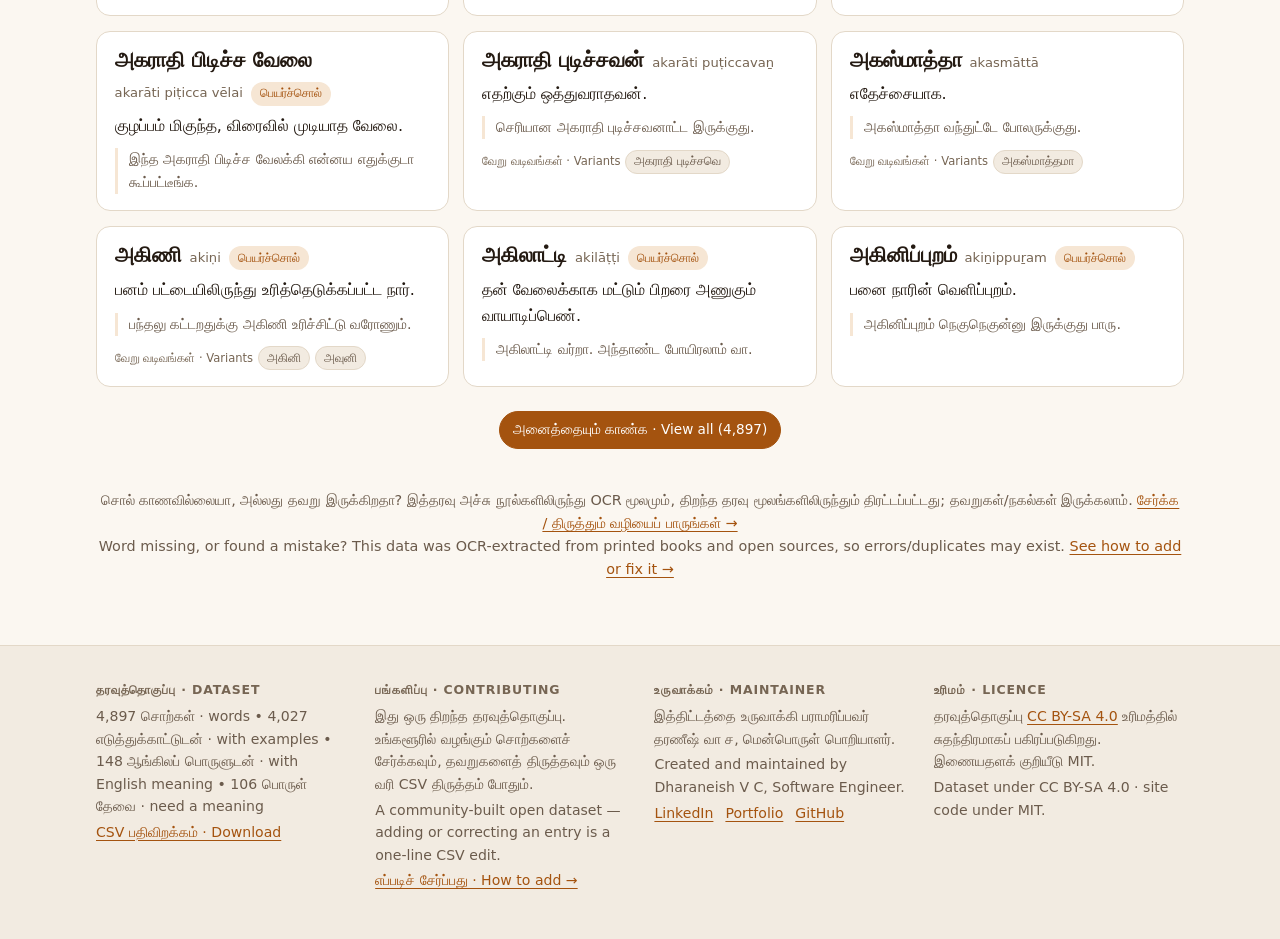
==== commit 93944e74: "kongu tamil dictionary version 2 with new features" ====
--- a/index.html
+++ b/index.html
@@ -8,22 +8,33 @@
 <meta name="theme-color" content="#7a3d12">
 
 <meta property="og:type" content="website">
-<meta property="og:url" content="https://dharaneishvc.github.io/Kongu-tamil-dictionary/">
 <meta property="og:title" content="கொங்கு வட்டார வழக்கு அகராதி · Kongu Tamil Dialect Dictionary">
 <meta property="og:description" content="An open, community-built dictionary of the Kongu Tamil dialect. Search in Tamil script, Latin transliteration, or English meaning.">
+<meta property="og:image" content="https://dharaneishvc.github.io/Kongu-tamil-dictionary/assets/og-preview.png?v=1">
+<meta property="og:image:secure_url" content="https://dharaneishvc.github.io/Kongu-tamil-dictionary/assets/og-preview.png?v=1">
+<meta property="og:image:type" content="image/png">
+<meta property="og:image:width" content="1200">
+<meta property="og:image:height" content="630">
+<meta property="og:image:alt" content="Kongu Tamil Dialect Dictionary">
+<meta property="og:locale" content="ta_IN">
+<meta property="og:locale:alternate" content="en_US">
 <meta property="og:site_name" content="Kongu Tamil Dialect Dictionary">
-<meta name="twitter:card" content="summary">
+<meta name="twitter:card" content="summary_large_image">
 <meta name="twitter:title" content="கொங்கு வட்டார வழக்கு அகராதி · Kongu Tamil Dialect Dictionary">
+<meta name="twitter:image" content="https://dharaneishvc.github.io/Kongu-tamil-dictionary/assets/og-preview.png?v=1">
+<meta name="twitter:image:alt" content="Kongu Tamil Dialect Dictionary">
 <meta name="twitter:description" content="An open, community-built dictionary of the Kongu Tamil dialect. Search in Tamil script, Latin transliteration, or English meaning.">
-<link rel="canonical" href="https://dharaneishvc.github.io/Kongu-tamil-dictionary/">
-<meta name="keywords" content="Kongu Tamil, Dictionary, Dialect, Tamil, கொங்கு தமிழ், அகராதி, Kongu region">
+<link rel="manifest" href="manifest.json">
+<link rel="apple-touch-icon" href="assets/icon-192.png">
+<link rel="canonical" href="./">
+<meta name="keywords" content="Kongu Tamil, Kongu Tamil Dictionary, Dialect, Tamil, கொங்கு தமிழ், கொங்கு அகராதி, Kongu region">
 <script type="application/ld+json">
 {
   "@context": "https://schema.org",
   "@type": "Dataset",
   "name": "Kongu Tamil Dialect Dictionary",
   "description": "An open, community-built dictionary of the Kongu Tamil dialect. Search in Tamil script, Latin transliteration, or English meaning.",
-  "url": "https://dharaneishvc.github.io/Kongu-tamil-dictionary/",
+  "url": "./",
   "creator": {
     "@type": "Person",
     "name": "Dharaneish V C",
@@ -34,16 +45,17 @@
 }
 </script>
 
-<link rel="icon" href="data:image/svg+xml,%3Csvg xmlns='http://www.w3.org/2000/svg' viewBox='0 0 100 100'%3E%3Ctext y='.9em' font-size='90'%3E%E0%AE%95%3C/text%3E%3C/svg%3E">
-<link rel="stylesheet" href="assets/styles.css?v=2">
+<link rel="icon" href="assets/icon.svg">
+<link rel="stylesheet" href="assets/styles.css?v=1">
+<script src="assets/theme.js?v=1"></script>
 </head>
 <body>
-<a class="skip-link" href="#results">உள்ளடக்கத்திற்குச் செல்</a>
+<a class="skip-link" href="#results">உள்ளடக்கத்திற்குச் செல் · Skip to content</a>
 
 <header class="masthead">
   <div class="shell masthead__inner">
     <div class="brand">
-      <span class="brand__mark" aria-hidden="true">க</span>
+      <img class="brand__icon" src="assets/icon.svg" alt="">
       <span class="brand__text">
         <strong>கொங்கு வட்டார வழக்கு அகராதி</strong>
         <small>Kongu Tamil Dialect Dictionary</small>
@@ -65,7 +77,7 @@
 
 <main class="shell">
   <h1 class="visually-hidden">கொங்கு வட்டார வழக்கு அகராதி · Kongu Tamil Dialect Dictionary</h1>
-  <section class="search" aria-label="தேடல்">
+  <section class="search" aria-label="தேடல் · Search">
     <div class="search__field">
       <div class="search__box">
         <span class="search__icon" aria-hidden="true">⌕</span>
@@ -73,13 +85,14 @@
           id="q"
           type="search"
           class="search__input"
+          aria-label="சொல் தேடல் · Search for a word"
           placeholder="தமிழ், Latin ஒலிபெயர்ப்பு, அல்லது English meaning — எ.கா. பொடக்காலி / podakkaali / backyard"
           autocomplete="off" autocapitalize="off" spellcheck="false"
           role="combobox" aria-expanded="false" aria-autocomplete="list"
           aria-controls="suggestions" aria-describedby="search-hint">
-        <button type="button" class="search__clear" data-action="clear" aria-label="தேடலை அழி" hidden>✕</button>
+        <button type="button" class="search__clear" data-action="clear" aria-label="தேடலை அழி · Clear search" hidden>✕</button>
       </div>
-      <ul id="suggestions" class="suggest" role="listbox" aria-label="பரிந்துரைகள்" hidden></ul>
+      <ul id="suggestions" class="suggest" role="listbox" aria-label="பரிந்துரைகள் · Suggestions" hidden></ul>
     </div>
     <p id="search-hint" class="search__hint">
       தமிழ் எழுத்து, Latin ஒலிபெயர்ப்பு (<code>zh/l</code>, <code>th/t</code>, <code>ka/ga</code> வேறுபாடின்றி), அல்லது English meaning மூலம் தேடலாம்.
@@ -93,12 +106,32 @@
       <span aria-hidden="true">⚙</span> வடிகட்டி &amp; வரிசை · Filter &amp; sort
       <span class="btn__badge" id="filter-count" hidden></span>
     </button>
-    <div class="active-filters" id="active-filters" aria-label="செயலில் உள்ள வடிகட்டிகள்"></div>
+    <div class="active-filters" id="active-filters" aria-label="செயலில் உள்ள வடிகட்டிகள் · Active filters"></div>
+    <button type="button" class="btn btn--ghost" data-action="show-favorites" aria-pressed="false">சேமித்தவை · Saved <span id="favorite-count"></span></button>
+    <button type="button" class="btn btn--ghost" data-action="clear-favorites" aria-label="சேமித்தவற்றை நீக்கு · Clear saved" hidden>சேமித்தவற்றை நீக்கு · Clear saved</button>
+    <button type="button" class="btn btn--ghost" data-action="show-recent" aria-pressed="false">சமீபம் · Recent</button>
+    <button type="button" class="btn btn--ghost" data-action="clear-recent" aria-label="சமீபங்களை நீக்கு · Clear recent" hidden>சமீபங்களை நீக்கு · Clear recent</button>
   </section>
 
+  <section class="pwa-tools" aria-label="செயலி நிலை · App status">
+    <span id="network-status" class="network-status" role="status" aria-live="polite">
+      <span class="network-status__dot" aria-hidden="true"></span>
+      <span data-network-label>இணையத்தில் · Online</span>
+    </span>
+    <button type="button" class="btn btn--ghost" data-action="install-app" hidden>செயலியை நிறுவு · Install app</button>
+  </section>
+
+  <aside id="update-notice" class="update-notice" role="status" aria-live="polite" hidden>
+    <span>புதிய பதிப்பு உள்ளது · Update available</span>
+    <span class="update-notice__actions">
+      <button type="button" class="btn btn--primary" data-action="apply-update">இப்போது புதுப்பி · Update now</button>
+      <button type="button" class="btn btn--ghost" data-action="dismiss-update">பிறகு · Later</button>
+    </span>
+  </aside>
+
   <p class="status" id="status" role="status" aria-live="polite"></p>
 
-  <section id="results" class="results" tabindex="-1" aria-label="முடிவுகள்"></section>
+  <section id="results" class="results" tabindex="-1" aria-label="முடிவுகள் · Results"></section>
 
   <div id="sentinel" class="sentinel" aria-hidden="true"></div>
 
@@ -156,9 +189,9 @@
   </div>
 </footer>
 
-<dialog id="detail" class="detail" aria-label="சொல் விவரம்"></dialog>
-
-<dialog id="filters" class="drawer" aria-label="வடிகட்டி மற்றும் வரிசை">
+<dialog id="detail" class="detail" aria-label="சொல் விவரம் · Word details"></dialog>
+
+<dialog id="filters" class="drawer" aria-label="வடிகட்டி மற்றும் வரிசை · Filter and sort">
   <form method="dialog" class="drawer__head">
     <h2>வடிகட்டி &amp; வரிசை <span class="muted">· Filter &amp; sort</span></h2>
     <button class="drawer__close" value="close" aria-label="மூடு · Close">✕</button>
@@ -167,25 +200,25 @@
   <div class="drawer__body">
     <section class="drawer__group">
       <h3>பிரிவு · Category</h3>
-      <div class="chips chips--stack" id="categories" role="group" aria-label="பிரிவுகள்"></div>
+      <div class="chips chips--stack" id="categories" role="group" aria-label="பிரிவுகள் · Categories"></div>
     </section>
 
     <section class="drawer__group">
       <h3>கூடுதல் வடிகட்டிகள் · More filters</h3>
       <div class="toggles">
-        <label class="toggle"><input type="checkbox" data-filter="examples"> எடுத்துக்காட்டு உள்ளவை</label>
-        <label class="toggle"><input type="checkbox" data-filter="english"> ஆங்கிலப் பொருள் உள்ளவை</label>
-        <label class="toggle"><input type="checkbox" data-filter="images"> படம் உள்ளவை</label>
-        <label class="toggle"><input type="checkbox" data-filter="undocumented"> பொருள் தேவை</label>
+        <label class="toggle"><input type="checkbox" data-filter="examples"> எடுத்துக்காட்டு உள்ளவை · Has example</label>
+        <label class="toggle"><input type="checkbox" data-filter="english"> ஆங்கிலப் பொருள் உள்ளவை · Has English</label>
+        <label class="toggle"><input type="checkbox" data-filter="images"> படம் உள்ளவை · Has image</label>
+        <label class="toggle"><input type="checkbox" data-filter="undocumented"> பொருள் தேவை · Needs meaning</label>
       </div>
     </section>
 
     <section class="drawer__group">
-      <h3>வரிசை · Sort</h3>
+      <h3 id="sort-heading">வரிசை · Sort</h3>
       <label class="select">
-        <select id="sort">
+        <select id="sort" aria-labelledby="sort-heading">
           <option value="relevance">பொருத்தம் · Relevance</option>
-          <option value="alpha">அகர வரிசை · A–Z</option>
+          <option value="alpha">அகர வரிசை · A-Z</option>
           <option value="richest">விவரம் நிறைந்தவை · Richest</option>
         </select>
       </label>
@@ -198,25 +231,19 @@
   </footer>
 </dialog>
 
-<template id="tpl-empty">
-  <div class="empty">
-    <p class="empty__title">முடிவுகள் இல்லை</p>
-    <p class="muted">எழுத்துப்பிழை இருக்கலாம் — வேறு வடிவத்தில் முயற்சிக்கவும், அல்லது வடிகட்டிகளை நீக்கவும்.</p>
-    <button type="button" class="btn" data-action="reset">வடிகட்டிகளை நீக்கு</button>
-  </div>
-</template>
-
-<script type="module" src="assets/main.js?v=3"></script>
+<script type="module" src="assets/main.js?v=1"></script>
+<script src="assets/register-sw.js?v=1"></script>
 <script>
   // Modules and fetch() are both blocked on file:// — say so instead of showing a blank page.
   if (location.protocol === 'file:') {
     document.getElementById('results').innerHTML =
       '<div class="empty">' +
-      '<p class="empty__title">ஒரு சிறிய சேவையகம் தேவை</p>' +
+      '<p class="empty__title">ஒரு சிறிய சேவையகம் தேவை · A local server is needed</p>' +
       '<p class="muted">உலாவிகள் <code>file://</code> முகவரியில் தரவுக் கோப்பைப் படிக்க அனுமதிப்பதில்லை. ' +
       'இந்தக் கோப்புறையில் கீழ்க்கண்ட கட்டளையை இயக்கி <code>http://localhost:8000</code> திறக்கவும்:</p>' +
       '<pre class="guide__code"><code>python -m http.server 8000</code></pre>' +
       '<p class="muted">இணையத்தில் ஏற்றியபின் (GitHub Pages போன்றவை) இது தானாகவே வேலை செய்யும்.</p>' +
+      '<p class="muted">Browsers block reading data files over <code>file://</code>. Run the command above in this folder and open <code>http://localhost:8000</code>.</p>' +
       '</div>';
     document.getElementById('status').textContent = '';
   }
--- a/assets/styles.css
+++ b/assets/styles.css
@@ -7,7 +7,7 @@
   --bg-sunken: #f2ebe1;
   --ink: #241a12;
   --ink-soft: #6b5b4c;
-  --ink-faint: #93826f;
+  --ink-faint: #766553;
   --line: #e3d8c8;
   --accent: #a4530f;
   --accent-soft: #f6e6d4;
@@ -73,15 +73,8 @@
 .skip-link:focus { left: 0; top: 0; }
 
 .visually-hidden {
-  position: absolute;
-  width: 1px;
-  height: 1px;
-  padding: 0;
-  margin: -1px;
-  overflow: hidden;
-  clip: rect(0, 0, 0, 0);
-  white-space: nowrap;
-  border: 0;
+  position: absolute; width: 1px; height: 1px; padding: 0; margin: -1px;
+  overflow: hidden; clip: rect(0, 0, 0, 0); white-space: nowrap; border: 0;
 }
 
 :where(button, input, select, a):focus-visible {
@@ -102,12 +95,7 @@
   gap: 1rem; padding-block: .75rem;
 }
 .brand { display: flex; align-items: center; gap: .7rem; min-width: 0; text-decoration: none; color: inherit; }
-.brand__mark {
-  display: grid; place-items: center;
-  width: 2.4rem; height: 2.4rem; flex: none;
-  background: var(--accent); color: var(--accent-ink);
-  border-radius: 12px; font-size: 1.25rem; font-weight: 700;
-}
+.brand__icon { width: 2.4rem; height: 2.4rem; flex: none; border-radius: 12px; }
 .brand__text { display: flex; flex-direction: column; min-width: 0; }
 .brand__text strong {
   font-size: 1rem;
@@ -164,7 +152,6 @@
   border: 1px solid var(--line); border-radius: var(--radius);
   box-shadow: var(--shadow);
 }
-.suggest[hidden] { display: none; }
 .suggest__item {
   display: grid; align-items: baseline; gap: .1rem .6rem; cursor: pointer;
   grid-template-columns: auto 1fr; padding: .5rem .7rem;
@@ -177,6 +164,7 @@
   grid-column: 1 / -1; font-size: .85rem; color: var(--ink-soft);
   overflow: hidden; text-overflow: ellipsis; white-space: nowrap;
 }
+.suggest__reason { color: var(--accent); font-weight: 600; }
 
 /* ------------------------------------------------------------- controls */
 
@@ -204,6 +192,21 @@
   border: 1px solid var(--accent); background: var(--accent-soft); color: var(--accent);
 }
 .active-filter:hover { background: var(--accent); color: var(--accent-ink); }
+
+.pwa-tools { min-height: 1.9rem; margin-top: .55rem; display: flex; flex-wrap: wrap; align-items: center; gap: .5rem; }
+.network-status {
+  display: inline-flex; align-items: center; gap: .4rem;
+  font-family: var(--latin); font-size: .76rem; color: var(--ink-soft);
+}
+.network-status__dot { width: .55rem; height: .55rem; border-radius: 50%; background: #36834f; }
+.network-status[data-online="false"] .network-status__dot { background: #b45309; }
+.update-notice {
+  margin-top: .7rem; padding: .7rem .85rem;
+  border-inline-start: 3px solid var(--accent); background: var(--accent-soft);
+  display: flex; align-items: center; justify-content: space-between; gap: .75rem;
+  font-size: .85rem;
+}
+.update-notice__actions { display: flex; flex-wrap: wrap; gap: .4rem; }
 
 .chips { display: flex; gap: .4rem; flex-wrap: wrap; }
 .chip {
@@ -232,7 +235,7 @@
 /* --------------------------------------------------------------- drawer */
 
 .drawer {
-  position: fixed; inset-block: 0; inset-inline-end: 0; margin: 0;
+  position: fixed; inset-block: 0; inset-inline: auto 0; margin: 0;
   height: auto; max-height: 100%; width: min(23rem, 100vw); padding: 0;
   border: 0; border-inline-start: 1px solid var(--line);
   background: var(--bg-elevated); color: var(--ink);
@@ -247,11 +250,11 @@
   border-bottom: 1px solid var(--line);
 }
 .drawer__head h2 { font-size: 1.05rem; }
-.drawer__close {
+.drawer__close, .detail__close {
   font: inherit; cursor: pointer; border: 0; border-radius: 50%;
   width: 2rem; height: 2rem; background: var(--bg-sunken); color: var(--ink-soft);
 }
-.drawer__close:hover { background: var(--accent); color: var(--accent-ink); }
+.drawer__close:hover, .detail__close:hover { background: var(--accent); color: var(--accent-ink); }
 .drawer__body { flex: 1; overflow-y: auto; padding: 1.2rem; display: grid; gap: 1.8rem; }
 .drawer__group h3 {
   font-size: .74rem; text-transform: uppercase; letter-spacing: .07em;
@@ -289,8 +292,9 @@
   border-radius: var(--radius-sm); background: var(--bg-sunken);
 }
 .card__head { display: flex; align-items: baseline; flex-wrap: wrap; gap: .5rem; }
-.card__word { font-size: 1.3rem; font-weight: 700; letter-spacing: 0; }
+.card__word { font-size: 1.3rem; font-weight: 700; }
 .card__latin { font-family: var(--latin); font-size: .82rem; color: var(--ink-faint); }
+.card__match { margin: -.1rem 0 0; font-size: .74rem; color: var(--accent); }
 .card__meaning { margin: 0; }
 .card__meaning--missing { color: var(--ink-faint); font-style: italic; font-size: .9rem; }
 .card__english { margin: 0; font-family: var(--latin); font-size: .85rem; color: var(--ink-soft); }
@@ -309,8 +313,11 @@
 
 .empty { grid-column: 1 / -1; text-align: center; padding: 3rem 1rem; display: grid; gap: .6rem; justify-items: center; }
 .empty__title { font-size: 1.15rem; font-weight: 600; margin: 0; }
+.empty__actions { display: flex; flex-wrap: wrap; justify-content: center; gap: .5rem; }
 
 .sentinel { height: 1px; }
+.results__actions { margin: 1.5rem 0 0; text-align: center; }
+.results__more { margin: 2.5rem 0 0; text-align: center; font-size: .9rem; color: var(--ink-soft); }
 
 /* --------------------------------------------------------------- detail */
 
@@ -322,13 +329,15 @@
 }
 .detail::backdrop { background: rgba(20, 14, 9, .55); backdrop-filter: blur(3px); }
 .detail__close-form { position: absolute; top: .6rem; inset-inline-end: .6rem; margin: 0; }
-.detail__close {
-  font: inherit; cursor: pointer; border: 0; border-radius: 50%;
-  width: 2rem; height: 2rem; background: var(--bg-sunken); color: var(--ink-soft);
-}
-.detail__close:hover { background: var(--accent); color: var(--accent-ink); }
 .detail__body { padding: 1.4rem 1.5rem 1.2rem; }
+.detail__word-row { display: flex; align-items: center; gap: .55rem; }
 .detail__word { font-size: 1.9rem; }
+.detail__speak {
+  width: 2.3rem; height: 2.3rem; padding: 0;
+  border: 1px solid var(--line); border-radius: 50%;
+  background: var(--bg-sunken); cursor: pointer;
+}
+.detail__speak:hover { border-color: var(--accent); background: var(--accent-soft); }
 .detail__latin { margin: .15rem 0 .5rem; font-family: var(--latin); color: var(--ink-faint); font-size: .9rem; }
 .detail__tags { display: flex; flex-wrap: wrap; gap: .35rem; margin: 0; }
 .detail__image { width: 100%; border-radius: var(--radius-sm); margin-top: 1rem; }
@@ -337,14 +346,11 @@
 .detail__list { margin: .35rem 0 0; padding-inline-start: 1.2rem; display: grid; gap: .3rem; }
 .detail__foot {
   margin-top: 1.4rem; padding-top: 1rem; border-top: 1px solid var(--line);
-  display: flex; align-items: center; justify-content: space-between; gap: 1rem;
+  display: flex; align-items: center; flex-wrap: wrap; justify-content: flex-end; gap: .5rem;
 }
 .detail__id { color: var(--ink-faint); }
 
-/* ----------------------------------------------------- contribute page */
-
-.results__actions { margin: 1.5rem 0 0; text-align: center; }
-.results__more { margin: 2.5rem 0 0; text-align: center; font-size: .9rem; color: var(--ink-soft); }
+/* ------------------------------------------- about & contribute pages */
 
 .page { padding-block: 2.5rem 4rem; }
 .page__head { width: 100%; }
@@ -417,15 +423,15 @@
 }
 
 @media (max-width: 40rem) {
+  /* two-row header would cover too much of a phone screen if it stayed pinned */
+  .masthead { position: static; }
+  .page__body section { scroll-margin-top: 1rem; }
   .masthead__inner { flex-wrap: wrap; align-items: flex-start; }
   .brand { width: 100%; }
   .brand__text small { display: none; }
   .masthead__actions {
-    flex: 1 1 100%;
-    max-width: 100%;
-    overflow-x: auto;
-    padding-bottom: .1rem;
-    scrollbar-width: none;
+    flex: 1 1 100%; max-width: 100%; overflow-x: auto;
+    padding-bottom: .1rem; scrollbar-width: none;
   }
   .masthead__actions::-webkit-scrollbar { display: none; }
   .detail__body { padding: 1.2rem 1.1rem; }
